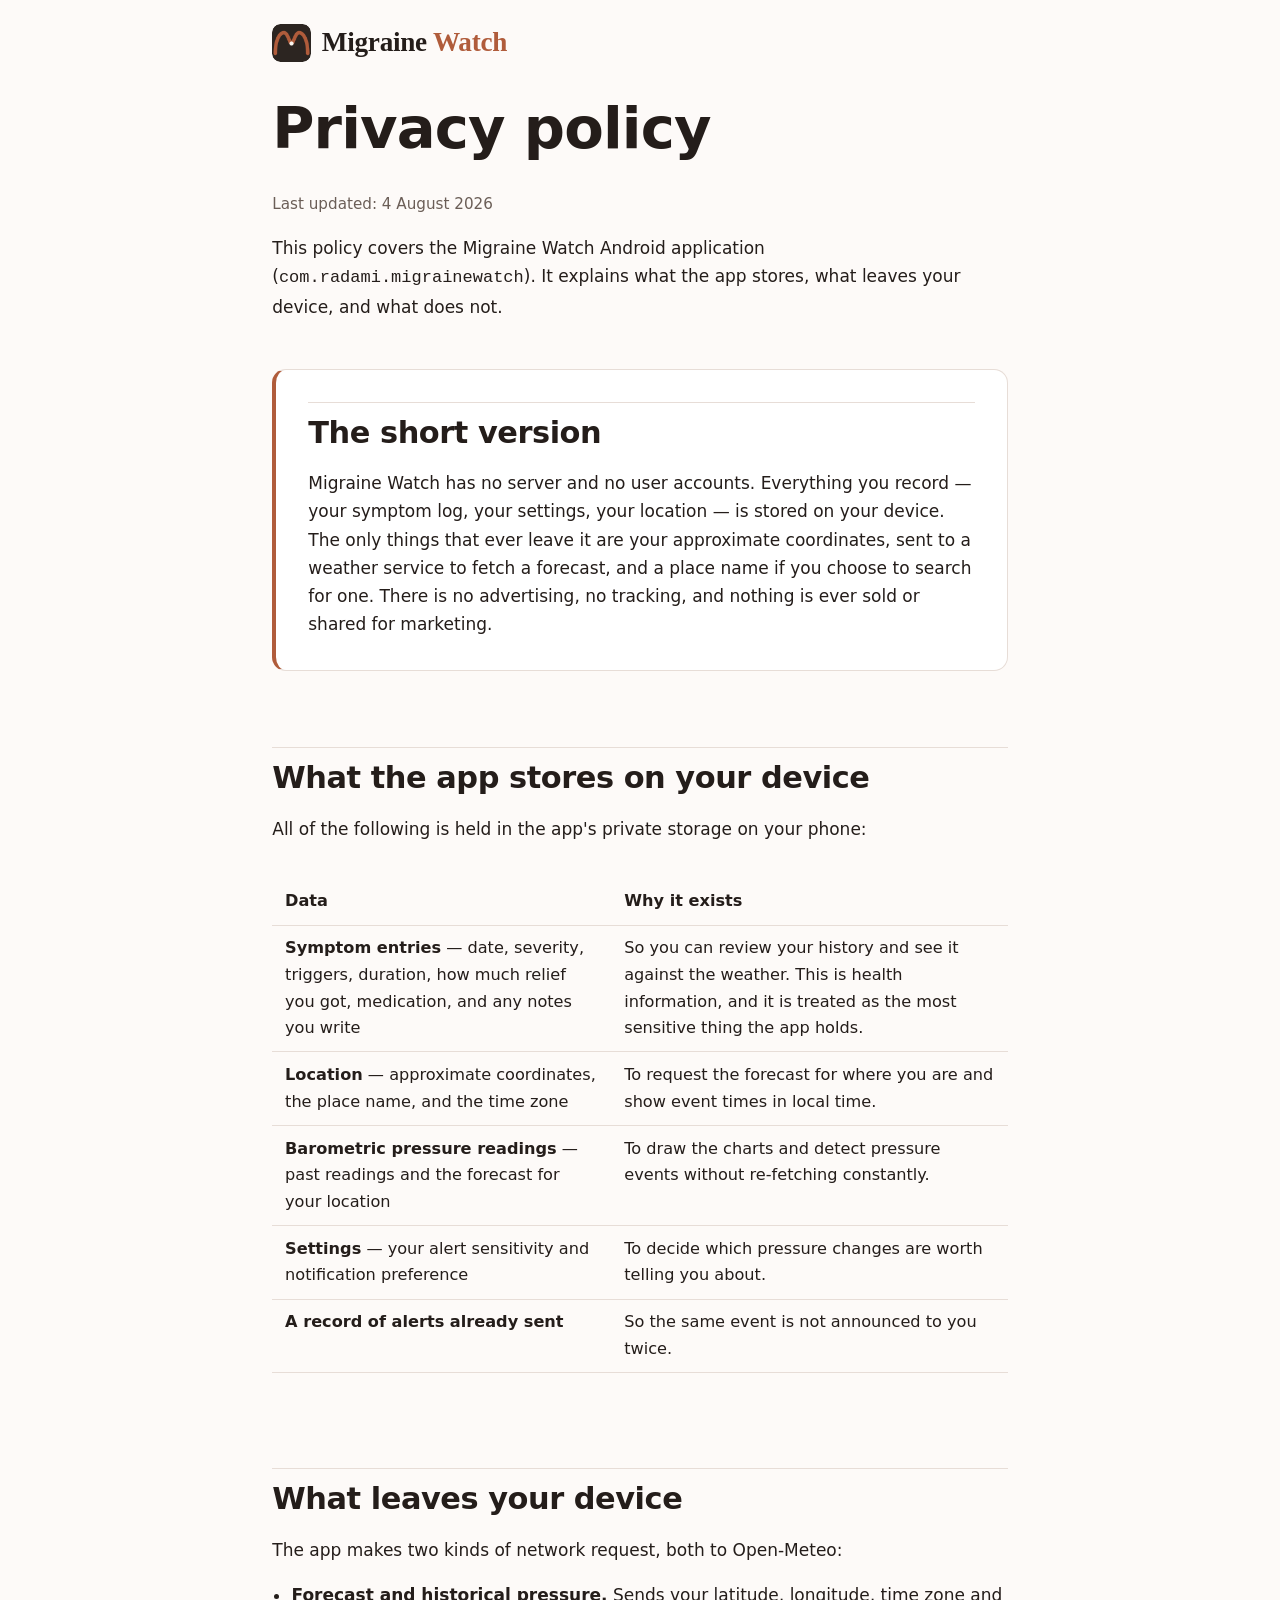
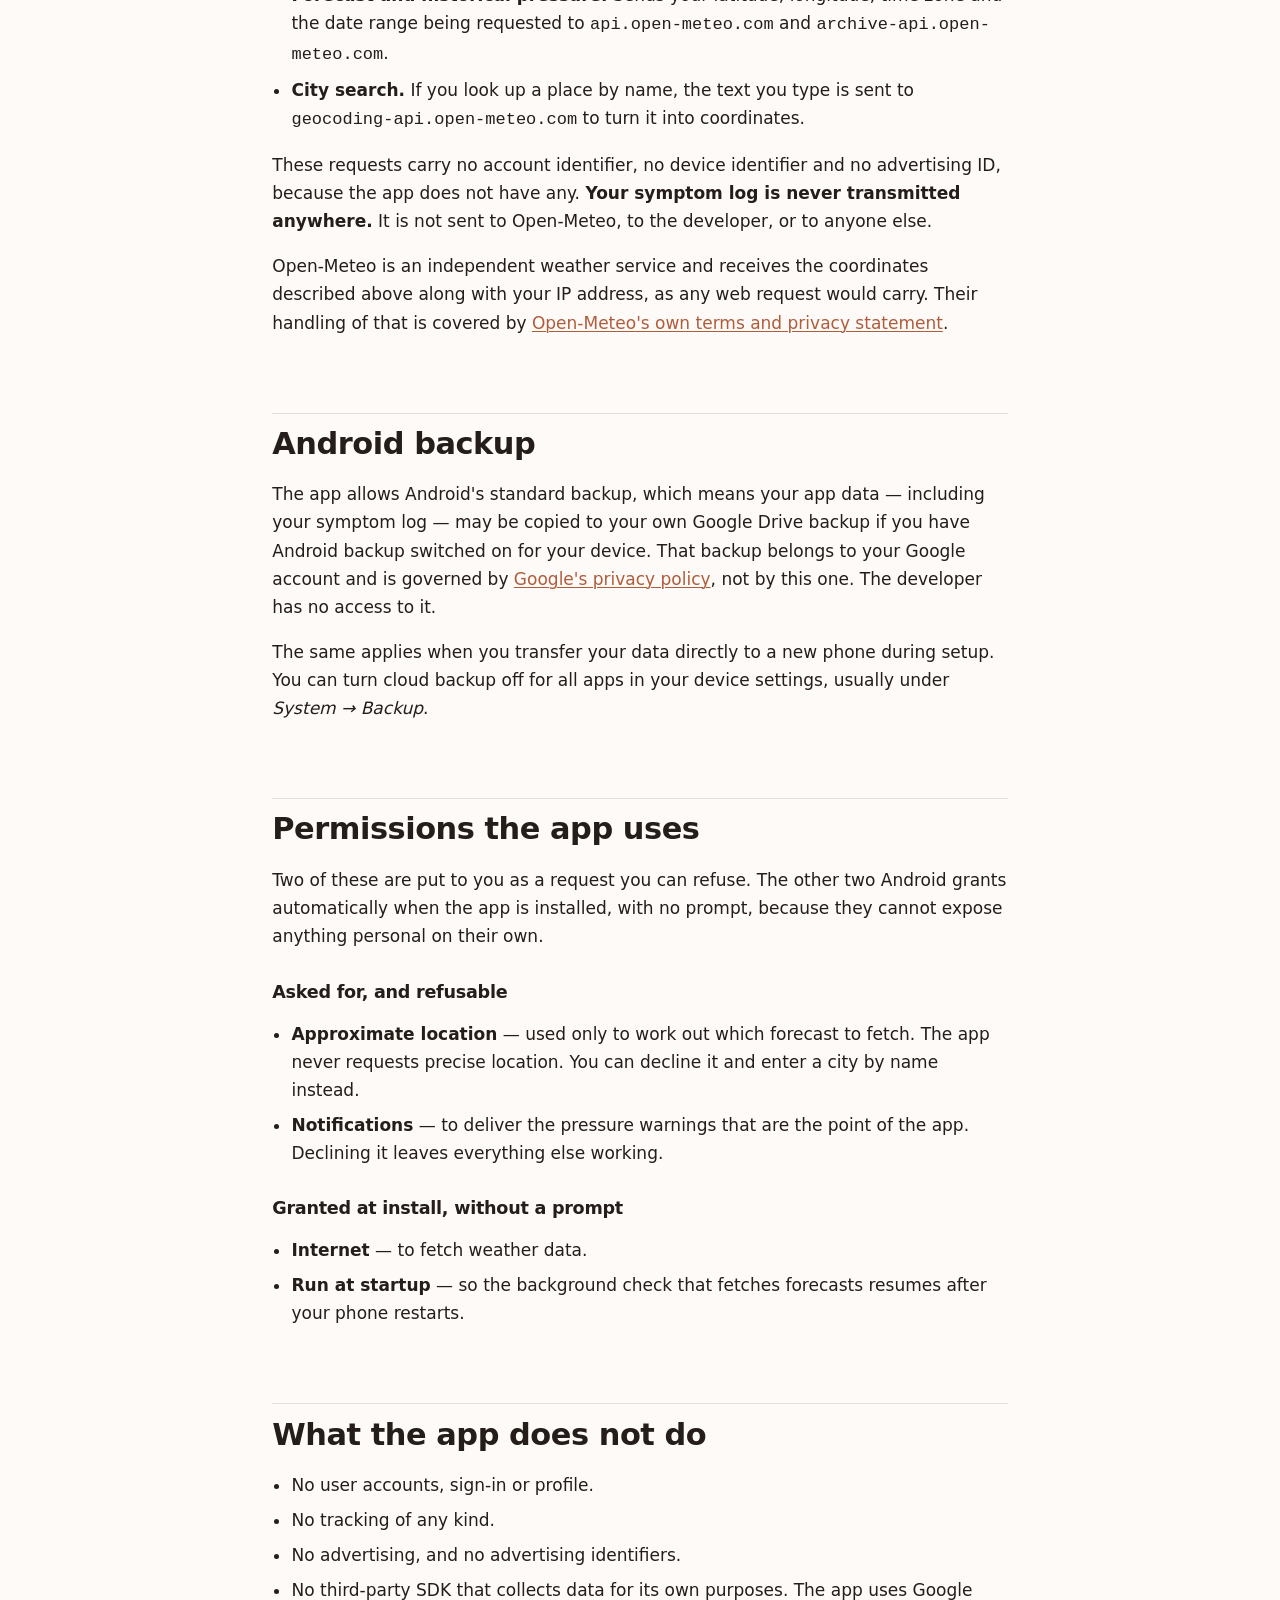
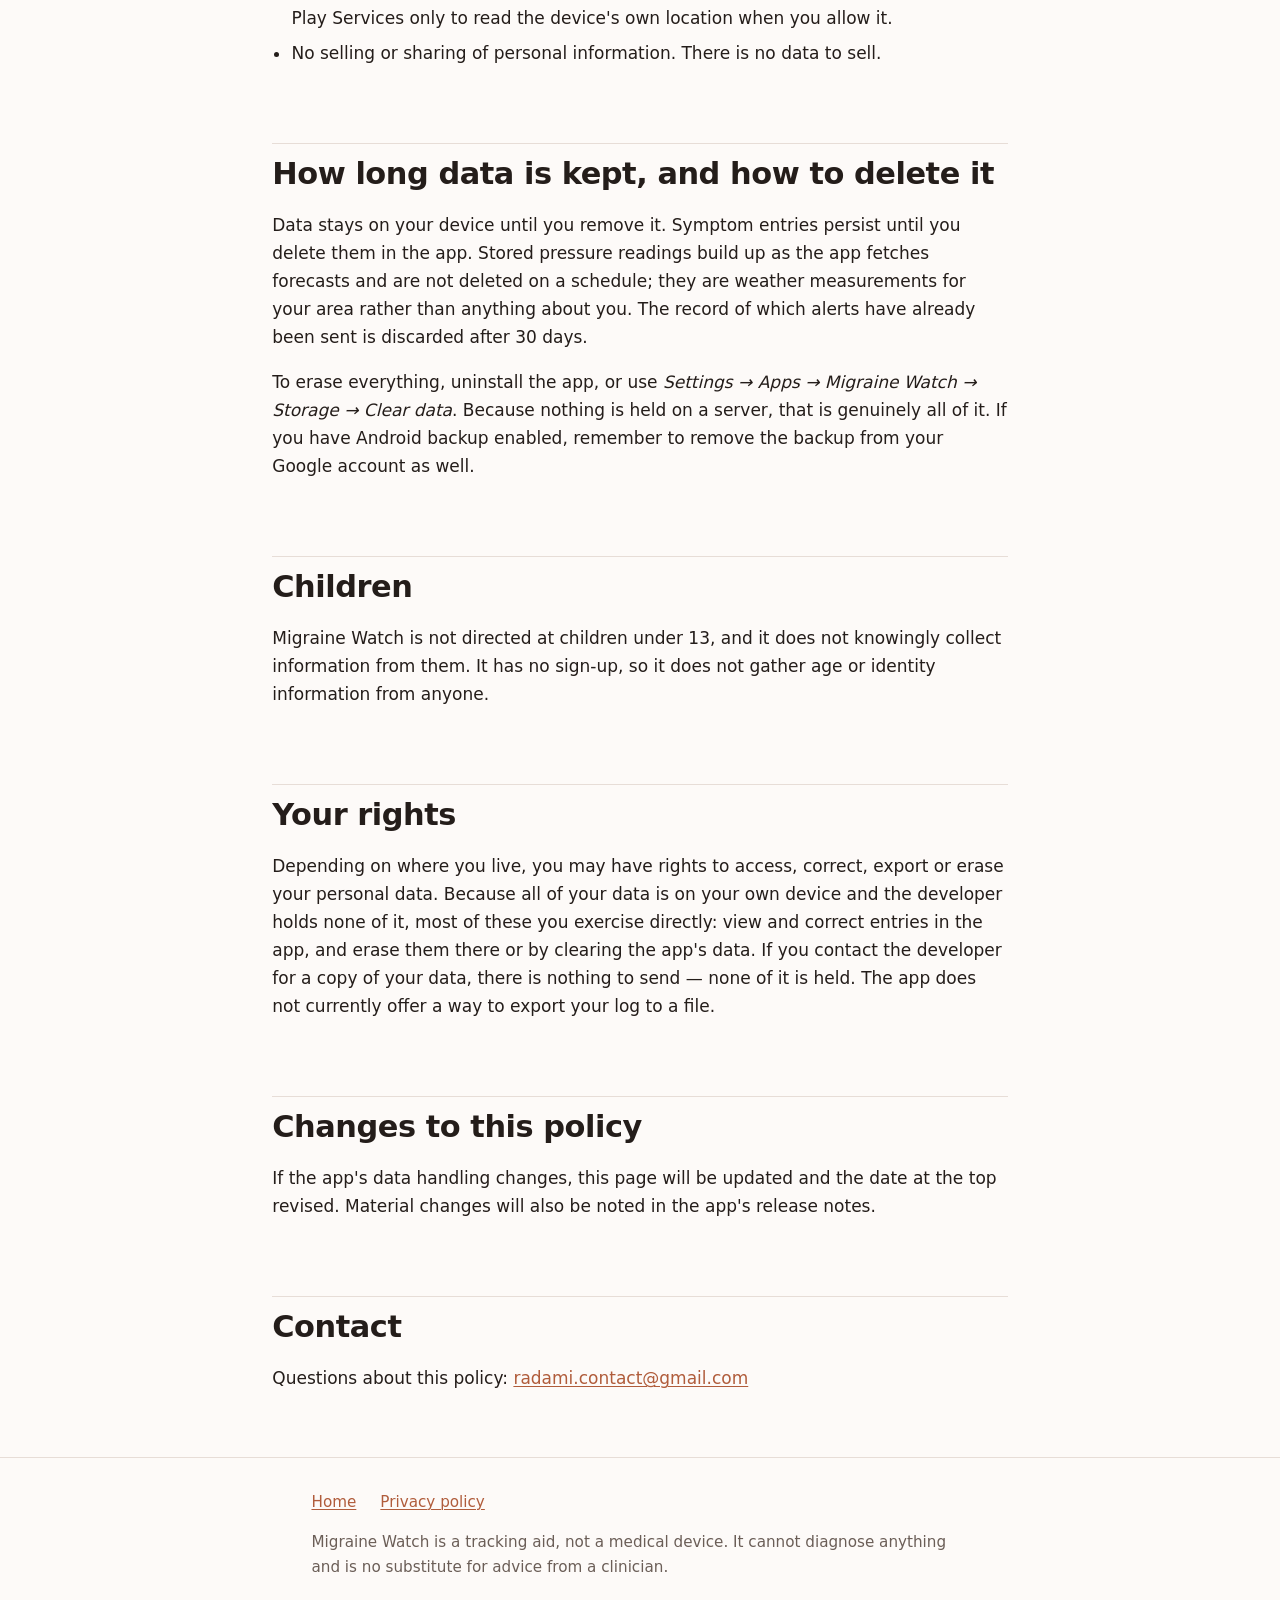
==== docs/privacy.html @ d58dcb6d "Add landing page and privacy policy" ====
<!DOCTYPE html>
<html lang="en">
<head>
<meta charset="utf-8">
<meta name="viewport" content="width=device-width, initial-scale=1">
<title>Privacy policy — Migraine Watch</title>
<meta name="description" content="How Migraine Watch handles your data: the symptom log stays on your device, and only your approximate coordinates and any place you search for are sent to the weather service.">
<meta name="theme-color" content="#2c2521">
<link rel="stylesheet" href="styles.css">
<link rel="icon" type="image/png" href="logo.png">
<link rel="apple-touch-icon" href="logo.png">
</head>
<body>

<header class="site-header">
    <div class="wrap wrap--narrow">
        <a class="brand" href="./">
            <img class="brand-mark" src="logo.png" width="256" height="256" alt="">
            <span class="wordmark">Migraine <span class="wordmark-accent">Watch</span></span>
        </a>
    </div>
</header>

<main class="wrap wrap--narrow prose">
    <h1>Privacy policy</h1>
    <!-- Revise this whenever the policy's substance changes, not on cosmetic edits. -->
    <p class="updated">Last updated: 4 August 2026</p>

    <p>
        This policy covers the Migraine Watch Android application
        (<code>com.radami.migrainewatch</code>). It explains what the app stores, what
        leaves your device, and what does not.
    </p>

    <div class="panel">
        <h2>The short version</h2>
        <p>
            Migraine Watch has no server and no user accounts. Everything you record —
            your symptom log, your settings, your location — is stored on your device.
            The only things that ever leave it are your approximate coordinates, sent to
            a weather service to fetch a forecast, and a place name if you choose to
            search for one. There is no advertising, no tracking, and
            nothing is ever sold or shared for marketing.
        </p>
    </div>

    <h2>What the app stores on your device</h2>
    <p>All of the following is held in the app's private storage on your phone:</p>
    <div class="scroll-x">
        <table>
            <thead>
                <tr><th scope="col">Data</th><th scope="col">Why it exists</th></tr>
            </thead>
            <tbody>
                <tr>
                    <td><strong>Symptom entries</strong> — date, severity, triggers, duration, how much relief you got, medication, and any notes you write</td>
                    <td>So you can review your history and see it against the weather. This is health information, and it is treated as the most sensitive thing the app holds.</td>
                </tr>
                <tr>
                    <td><strong>Location</strong> — approximate coordinates, the place name, and the time zone</td>
                    <td>To request the forecast for where you are and show event times in local time.</td>
                </tr>
                <tr>
                    <td><strong>Barometric pressure readings</strong> — past readings and the forecast for your location</td>
                    <td>To draw the charts and detect pressure events without re-fetching constantly.</td>
                </tr>
                <tr>
                    <td><strong>Settings</strong> — your alert sensitivity and notification preference</td>
                    <td>To decide which pressure changes are worth telling you about.</td>
                </tr>
                <tr>
                    <td><strong>A record of alerts already sent</strong></td>
                    <td>So the same event is not announced to you twice.</td>
                </tr>
            </tbody>
        </table>
    </div>

    <h2>What leaves your device</h2>
    <p>The app makes two kinds of network request, both to Open-Meteo:</p>
    <ul>
        <li>
            <strong>Forecast and historical pressure.</strong> Sends your latitude,
            longitude, time zone and the date range being requested to
            <code>api.open-meteo.com</code> and <code>archive-api.open-meteo.com</code>.
        </li>
        <li>
            <strong>City search.</strong> If you look up a place by name, the text you
            type is sent to <code>geocoding-api.open-meteo.com</code> to turn it into
            coordinates.
        </li>
    </ul>
    <p>
        These requests carry no account identifier, no device identifier and no
        advertising ID, because the app does not have any. <strong>Your symptom log is
        never transmitted anywhere.</strong> It is not sent to Open-Meteo, to the
        developer, or to anyone else.
    </p>
    <p>
        Open-Meteo is an independent weather service and receives the coordinates
        described above along with your IP address, as any web request would carry. Their
        handling of that is covered by
        <a href="https://open-meteo.com/en/terms" rel="noopener">Open-Meteo's own terms and privacy statement</a>.
    </p>

    <h2>Android backup</h2>
    <p>
        The app allows Android's standard backup, which means your app data — including
        your symptom log — may be copied to your own Google Drive backup if you have
        Android backup switched on for your device. That backup belongs to your Google
        account and is governed by
        <a href="https://policies.google.com/privacy" rel="noopener">Google's privacy policy</a>,
        not by this one. The developer has no access to it.
    </p>
    <p>
        The same applies when you transfer your data directly to a new phone during setup.
        You can turn cloud backup off for all apps in your device settings, usually under
        <em>System &rarr; Backup</em>.
    </p>

    <h2>Permissions the app uses</h2>

    <p>
        Two of these are put to you as a request you can refuse. The other two Android grants
        automatically when the app is installed, with no prompt, because they cannot expose
        anything personal on their own.
    </p>

    <h3>Asked for, and refusable</h3>
    <ul>
        <li><strong>Approximate location</strong> — used only to work out which forecast to fetch. The app never requests precise location. You can decline it and enter a city by name instead.</li>
        <li><strong>Notifications</strong> — to deliver the pressure warnings that are the point of the app. Declining it leaves everything else working.</li>
    </ul>

    <h3>Granted at install, without a prompt</h3>
    <ul>
        <li><strong>Internet</strong> — to fetch weather data.</li>
        <li><strong>Run at startup</strong> — so the background check that fetches forecasts resumes after your phone restarts.</li>
    </ul>

    <h2>What the app does not do</h2>
    <ul>
        <li>No user accounts, sign-in or profile.</li>
        <li>No tracking of any kind.</li>
        <li>No advertising, and no advertising identifiers.</li>
        <li>No third-party SDK that collects data for its own purposes. The app uses Google
            Play Services only to read the device's own location when you allow it.</li>
        <li>No selling or sharing of personal information. There is no data to sell.</li>
    </ul>

    <h2>How long data is kept, and how to delete it</h2>
    <p>
        Data stays on your device until you remove it. Symptom entries persist until you
        delete them in the app. Stored pressure readings build up as the app fetches
        forecasts and are not deleted on a schedule; they are weather measurements for your
        area rather than anything about you. The record of which alerts have already been
        sent is discarded after 30 days.
    </p>
    <p>
        To erase everything, uninstall the app, or use
        <em>Settings &rarr; Apps &rarr; Migraine Watch &rarr; Storage &rarr; Clear data</em>.
        Because nothing is held on a server, that is genuinely all of it. If you have
        Android backup enabled, remember to remove the backup from your Google account as
        well.
    </p>

    <h2>Children</h2>
    <p>
        Migraine Watch is not directed at children under 13, and it does not knowingly
        collect information from them. It has no sign-up, so it does not gather age or
        identity information from anyone.
    </p>

    <h2>Your rights</h2>
    <p>
        Depending on where you live, you may have rights to access, correct, export or
        erase your personal data. Because all of your data is on your own device and the
        developer holds none of it, most of these you exercise directly: view and correct
        entries in the app, and erase them there or by clearing the app's data. If you
        contact the developer for a copy of your data, there is nothing to send — none of
        it is held. The app does not currently offer a way to export your log to a file.
    </p>

    <h2>Changes to this policy</h2>
    <p>
        If the app's data handling changes, this page will be updated and the date at the
        top revised. Material changes will also be noted in the app's release notes.
    </p>

    <h2>Contact</h2>
    <p>
        Questions about this policy: <a href="mailto:radami.contact@gmail.com">radami.contact@gmail.com</a>
    </p>
</main>

<footer class="site-footer">
    <div class="wrap wrap--narrow">
        <ul>
            <li><a href="./">Home</a></li>
            <li><a href="privacy.html">Privacy policy</a></li>
        </ul>
        <p>
            Migraine Watch is a tracking aid, not a medical device. It cannot diagnose
            anything and is no substitute for advice from a clinician.
        </p>
    </div>
</footer>

</body>
</html>
---- docs/styles.css ----
/* Migraine Watch — shared styles for the landing and privacy pages.
   No external fonts or assets, so both pages work from any static host. */

:root {
    --accent: #b05c3b;
    --accent-strong: #8e1b1b;
    --bg: #fdfaf8;
    --surface: #ffffff;
    --border: #e7ddd7;
    --text: #241d1a;
    --text-muted: #6b5e57;
    --shadow: 0 1px 3px rgb(36 29 26 / 8%), 0 8px 24px rgb(36 29 26 / 6%);
    --radius: 14px;
    --measure: 68ch;
}

@media (prefers-color-scheme: dark) {
    :root {
        --accent: #e48d6c;
        --accent-strong: #f08b8b;
        --bg: #16120f;
        --surface: #201a16;
        --border: #362c26;
        --text: #f3ece8;
        --text-muted: #b3a49b;
        --shadow: none;
    }
}

*,
*::before,
*::after {
    box-sizing: border-box;
}

html {
    -webkit-text-size-adjust: 100%;
    scroll-behavior: smooth;
}

body {
    margin: 0;
    background: var(--bg);
    color: var(--text);
    font-family: system-ui, -apple-system, "Segoe UI", Roboto, Helvetica, Arial, sans-serif;
    line-height: 1.65;
    /* Fluid base size: readable on a phone, not oversized on a desktop. */
    font-size: clamp(1rem, 0.96rem + 0.2vw, 1.0625rem);
}

/* Every section shares one gutter, so nothing touches the edge on a narrow screen. */
.wrap {
    width: min(100% - 2.5rem, 1080px);
    margin-inline: auto;
}

.wrap--narrow {
    width: min(100% - 2.5rem, var(--measure));
}

a {
    color: var(--accent);
    text-decoration-thickness: 1px;
    text-underline-offset: 2px;
}

a:hover {
    text-decoration-thickness: 2px;
}

h1,
h2,
h3 {
    line-height: 1.2;
    letter-spacing: -0.015em;
    text-wrap: balance;
}

h1 {
    font-size: clamp(2.1rem, 1.4rem + 3.2vw, 3.6rem);
    margin: 0 0 0.5em;
}

h2 {
    font-size: clamp(1.4rem, 1.2rem + 1vw, 1.9rem);
    margin: 2.5em 0 0.6em;
}

h3 {
    font-size: 1.1rem;
    margin: 0 0 0.35em;
}

/* ---------- Site header ---------- */

.site-header {
    padding: 1.5rem 0;
}

.brand {
    display: inline-flex;
    align-items: center;
    gap: 0.7rem;
    color: var(--text);
    text-decoration: none;
}

.brand-mark {
    flex: none;
    width: 2.4rem;
    height: 2.4rem;
    border-radius: 22%;
}

/* Mirrors the wordmark on the app's Settings screen: a bold serif, with the second half
   in the same terracotta the pressure chart is drawn in. */
.wordmark {
    font-family: Georgia, "Iowan Old Style", "Times New Roman", Times, serif;
    font-weight: 700;
    font-size: clamp(1.35rem, 1.2rem + 0.7vw, 1.7rem);
    letter-spacing: -0.01em;
    line-height: 1.1;
}

.wordmark-accent {
    color: var(--accent);
}

/* ---------- Hero ---------- */

/* A full-bleed tinted band that the hero content sits inside, fading back into the page so
   there is no hard seam where it ends. */
.hero {
    position: relative;
    padding: clamp(2rem, 6vw, 4.5rem) 0 clamp(3rem, 8vw, 5.5rem);
    background:
        radial-gradient(120% 80% at 80% 0%, rgb(176 92 59 / 10%), transparent 60%),
        linear-gradient(180deg, rgb(176 92 59 / 7%), transparent 100%);
    border-bottom: 1px solid var(--border);
}

@media (prefers-color-scheme: dark) {
    .hero {
        background:
            radial-gradient(120% 80% at 80% 0%, rgb(228 141 108 / 10%), transparent 60%),
            linear-gradient(180deg, rgb(228 141 108 / 6%), transparent 100%);
    }
}

/* Stacked on a phone, side by side once there is room for the copy to keep its measure.
   The breakpoint is the one place a fixed width is warranted: it is set by how narrow the
   text column can get before it reads badly, not by any particular device. */
.hero-layout {
    display: grid;
    gap: clamp(2rem, 5vw, 3.5rem);
    align-items: center;
}

@media (min-width: 46rem) {
    .hero-layout {
        grid-template-columns: 1fr minmax(0, 22rem);
    }
}

.shot {
    justify-self: center;
    position: relative;
}

/* A soft wash of the brand colour behind the phone, so it reads as sitting in the hero
   rather than pasted on top of it. */
.shot::before {
    content: "";
    position: absolute;
    inset: -12% -18%;
    background: radial-gradient(closest-side, rgb(176 92 59 / 22%), transparent 100%);
    z-index: -1;
}

/* ---------- Phone frame ---------- */

.device {
    position: relative;
    /* Sized so the screenshot's own UI text stays legible rather than to fit a column:
       below about 20rem the chart labels and banner copy shrink past reading size. */
    width: min(100%, 21.5rem);
    margin-inline: auto;
    padding: 0.55rem;
    border-radius: 2.4rem;
    background: linear-gradient(160deg, #4a3f39, #241d1a 45%, #12100e);
    box-shadow:
        inset 0 0 0 1px rgb(255 255 255 / 14%),
        0 2px 6px rgb(36 29 26 / 18%),
        0 26px 50px -12px rgb(36 29 26 / 38%);
}

.device-screen {
    position: relative;
    border-radius: 1.95rem;
    overflow: hidden;
    /* Kills the descender gap under an inline image, which would show as a dark sliver. */
    line-height: 0;
    background: #fdfaf8;
}

.device-screen img {
    display: block;
    width: 100%;
    height: auto;
}

/* Power and volume keys, drawn rather than imaged so they scale with the frame. */
.device::after,
.device::before {
    content: "";
    position: absolute;
    width: 2px;
    border-radius: 2px;
    background: linear-gradient(#5b4f47, #2b231f);
}

.device::before {
    right: -2px;
    top: 22%;
    height: 8%;
}

.device::after {
    right: -2px;
    top: 33%;
    height: 13%;
}

@media (prefers-color-scheme: dark) {
    .device {
        background: linear-gradient(160deg, #3a322c, #1a1512 45%, #0d0b0a);
        box-shadow:
            inset 0 0 0 1px rgb(255 255 255 / 10%),
            0 26px 50px -12px rgb(0 0 0 / 60%);
    }

    .shot::before {
        background: radial-gradient(closest-side, rgb(228 141 108 / 16%), transparent 100%);
    }
}

.hero p.lede {
    font-size: clamp(1.1rem, 1rem + 0.6vw, 1.35rem);
    color: var(--text-muted);
    max-width: 46ch;
    margin: 0 0 2rem;
}

.cta-row {
    display: flex;
    flex-wrap: wrap;
    gap: 0.75rem 1rem;
    align-items: center;
}

.btn {
    display: inline-block;
    padding: 0.7rem 1.4rem;
    border-radius: 999px;
    font-weight: 600;
    text-decoration: none;
    border: 1px solid transparent;
}

.btn--primary {
    background: var(--accent);
    color: #fff;
}

@media (prefers-color-scheme: dark) {
    .btn--primary {
        color: #1b120e;
    }
}

.btn--primary:hover {
    filter: brightness(1.08);
}

.btn--ghost {
    border-color: var(--border);
    color: var(--text);
}

.btn--ghost:hover {
    border-color: var(--accent);
}

/* Google's badge is supplied artwork and must not be recoloured, redrawn or given a border.
   The PNG already carries the clear space its guidelines require, so it only needs sizing —
   the 40px floor is their stated minimum height for the badge itself. */
.play-badge {
    display: inline-block;
    line-height: 0;
}

.play-badge img {
    width: auto;
    height: clamp(3.25rem, 3rem + 1vw, 3.75rem);
    max-width: 100%;
}

.play-badge:focus-visible {
    outline: 2px solid var(--accent);
    outline-offset: 2px;
    border-radius: 8px;
}

/* ---------- Feature grid ---------- */

/* auto-fit + minmax gives one column on a phone and two or three further up,
   without a single width breakpoint to maintain. */
.grid {
    display: grid;
    gap: 1.25rem;
    grid-template-columns: repeat(auto-fit, minmax(min(100%, 17rem), 1fr));
    padding: 0;
    margin: 0;
    list-style: none;
}

.card {
    background: var(--surface);
    border: 1px solid var(--border);
    border-radius: var(--radius);
    padding: 1.5rem;
    box-shadow: var(--shadow);
}

.card p {
    margin: 0;
    color: var(--text-muted);
}

/* ---------- Privacy highlight ---------- */

.panel {
    background: var(--surface);
    border: 1px solid var(--border);
    border-left: 4px solid var(--accent);
    border-radius: var(--radius);
    padding: clamp(1.25rem, 4vw, 2rem);
    margin: 3rem 0;
}

.panel h2 {
    margin-top: 0;
}

.panel :last-child {
    margin-bottom: 0;
}

/* ---------- Prose (privacy policy) ---------- */

.prose {
    padding-bottom: 3rem;
}

.prose h2 {
    padding-top: 0.4em;
    border-top: 1px solid var(--border);
}

/* The bare h3 is sized for the feature cards, where it sits flush at the top of its box.
   In running text it needs room above it to read as a subheading rather than a stray line. */
.prose h3 {
    margin-top: 1.8em;
}

.prose ul {
    padding-left: 1.2rem;
}

.prose li + li {
    margin-top: 0.4em;
}

.prose table {
    width: 100%;
    border-collapse: collapse;
    margin: 1.2rem 0;
    font-size: 0.95em;
}

.prose th,
.prose td {
    text-align: left;
    vertical-align: top;
    padding: 0.6rem 0.8rem;
    border-bottom: 1px solid var(--border);
}

.prose th {
    font-weight: 650;
}

/* A table is the one thing likely to overflow a 320px screen, so let it scroll
   inside its own box rather than pushing the page sideways. */
.scroll-x {
    overflow-x: auto;
    -webkit-overflow-scrolling: touch;
}

.updated {
    color: var(--text-muted);
    font-size: 0.95rem;
    margin-top: 0;
}

/* ---------- Footer ---------- */

.site-footer {
    border-top: 1px solid var(--border);
    padding: 2rem 0 3rem;
    color: var(--text-muted);
    font-size: 0.95rem;
}

.site-footer ul {
    display: flex;
    flex-wrap: wrap;
    gap: 0.5rem 1.5rem;
    list-style: none;
    padding: 0;
    margin: 0 0 0.75rem;
}

:where(a, .btn):focus-visible {
    outline: 2px solid var(--accent);
    outline-offset: 3px;
    border-radius: 4px;
}

@media (prefers-reduced-motion: reduce) {
    html {
        scroll-behavior: auto;
    }
}
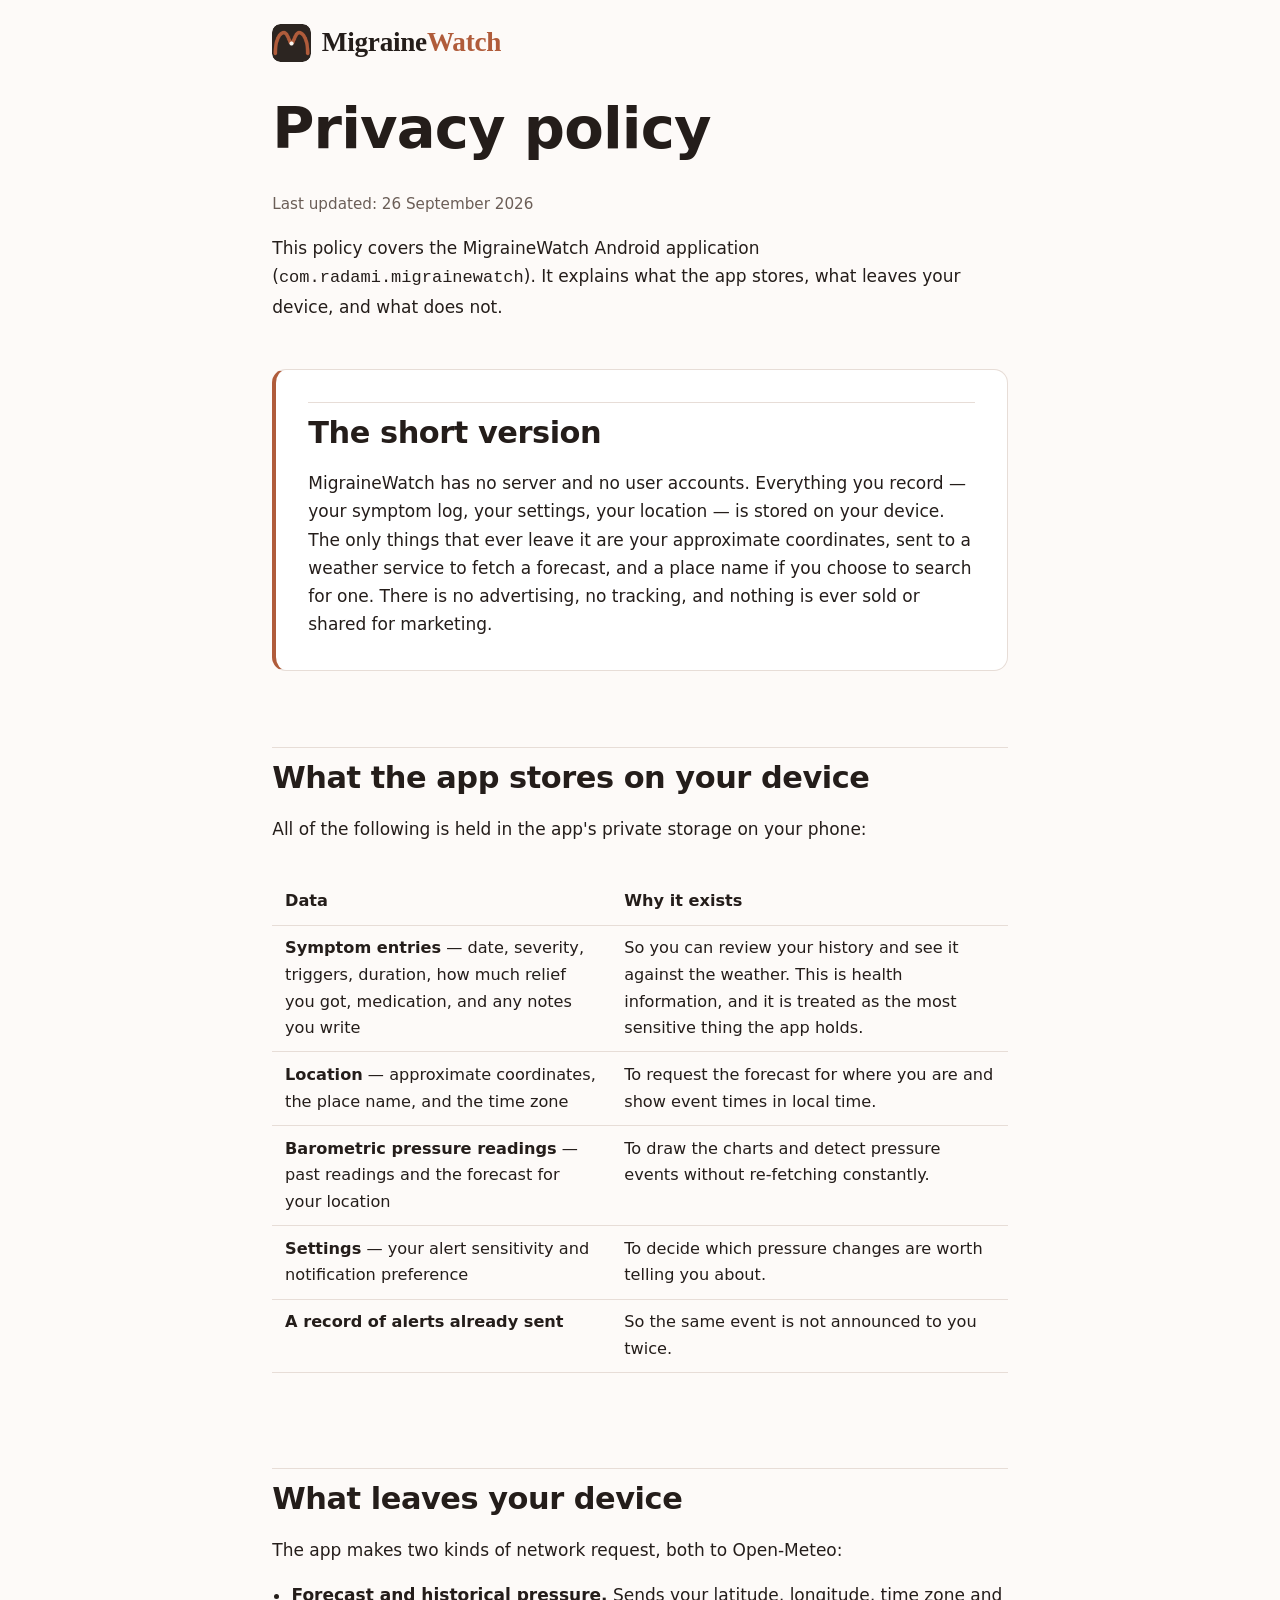
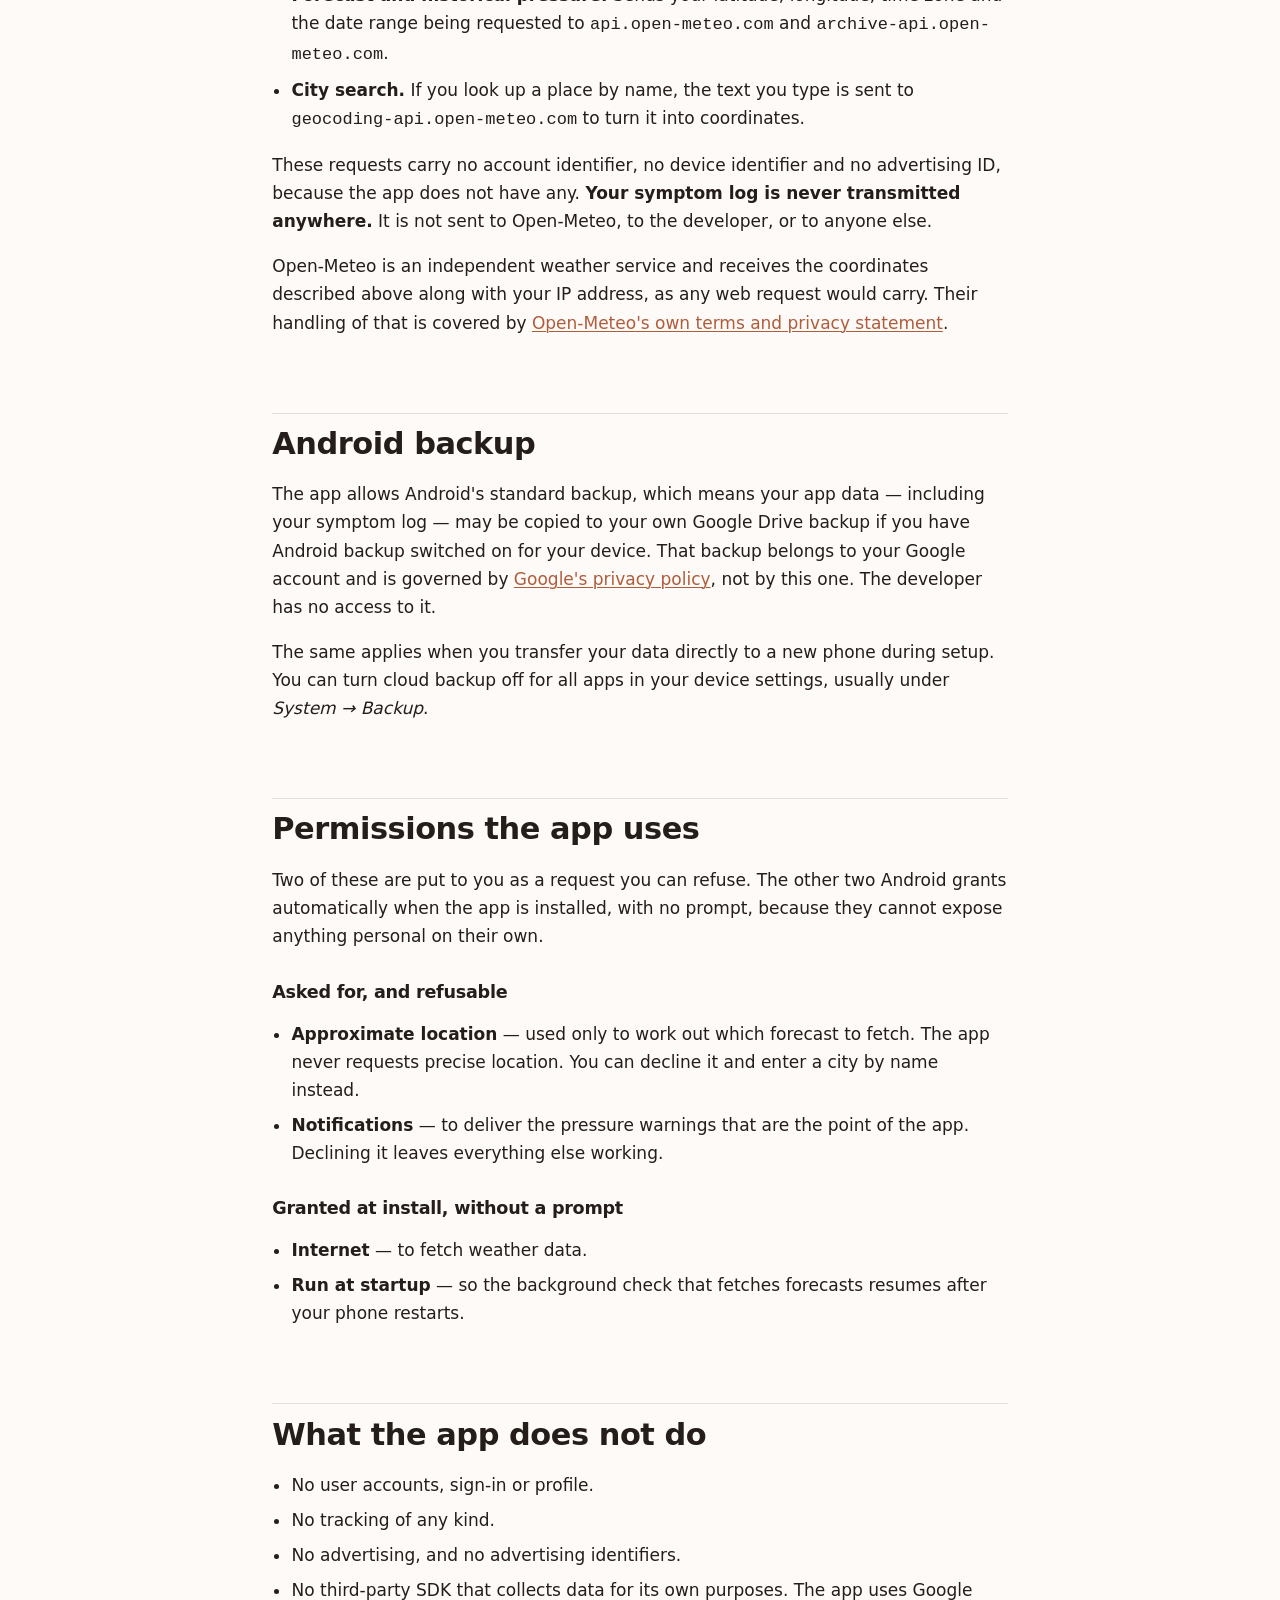
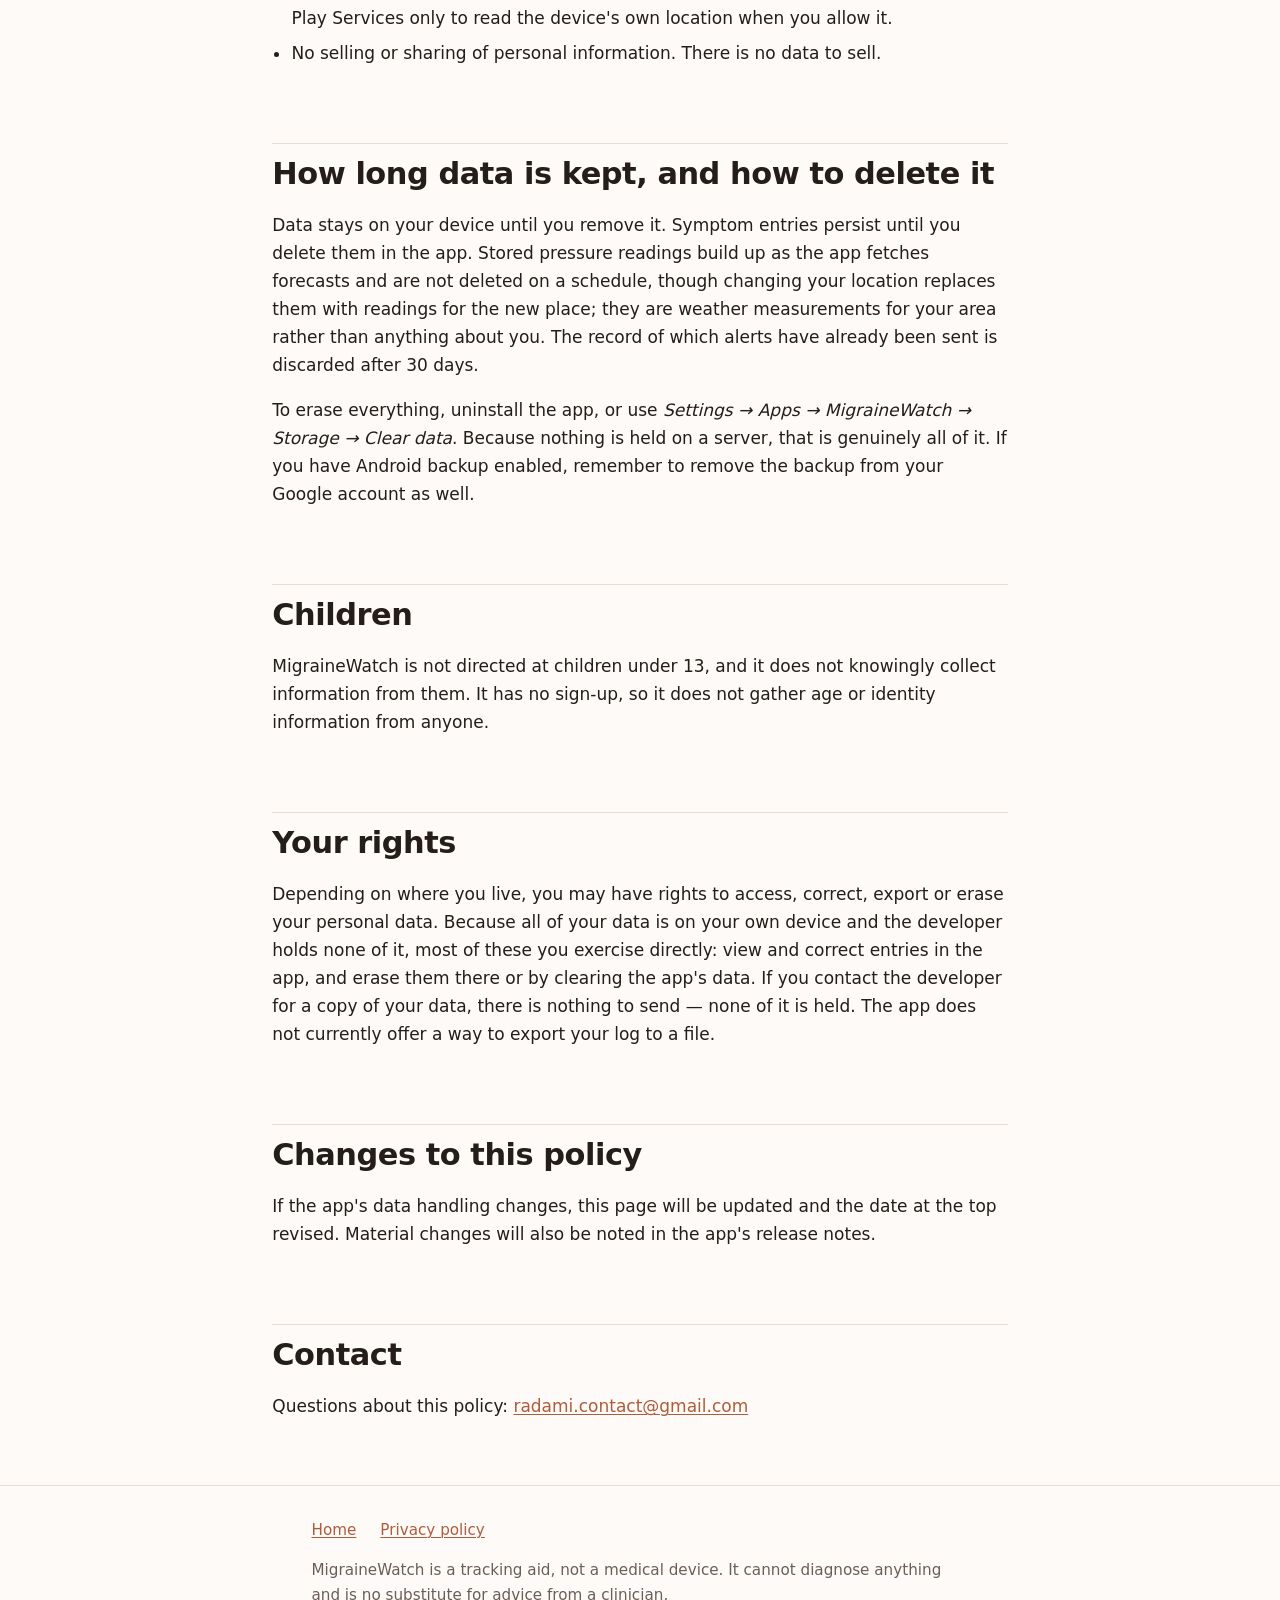
==== commit f89696ce: "Update website, docs and build for new version" ====
--- a/docs/privacy.html
+++ b/docs/privacy.html
@@ -3,8 +3,8 @@
 <head>
 <meta charset="utf-8">
 <meta name="viewport" content="width=device-width, initial-scale=1">
-<title>Privacy policy — Migraine Watch</title>
-<meta name="description" content="How Migraine Watch handles your data: the symptom log stays on your device, and only your approximate coordinates and any place you search for are sent to the weather service.">
+<title>Privacy policy — MigraineWatch</title>
+<meta name="description" content="How MigraineWatch handles your data: the symptom log stays on your device, and only your approximate coordinates and any place you search for are sent to the weather service.">
 <meta name="theme-color" content="#2c2521">
 <link rel="stylesheet" href="styles.css">
 <link rel="icon" type="image/png" href="logo.png">
@@ -16,7 +16,7 @@
     <div class="wrap wrap--narrow">
         <a class="brand" href="./">
             <img class="brand-mark" src="logo.png" width="256" height="256" alt="">
-            <span class="wordmark">Migraine <span class="wordmark-accent">Watch</span></span>
+            <span class="wordmark">Migraine<span class="wordmark-accent">Watch</span></span>
         </a>
     </div>
 </header>
@@ -24,10 +24,10 @@
 <main class="wrap wrap--narrow prose">
     <h1>Privacy policy</h1>
     <!-- Revise this whenever the policy's substance changes, not on cosmetic edits. -->
-    <p class="updated">Last updated: 4 August 2026</p>
-
-    <p>
-        This policy covers the Migraine Watch Android application
+    <p class="updated">Last updated: 26 September 2026</p>
+
+    <p>
+        This policy covers the MigraineWatch Android application
         (<code>com.radami.migrainewatch</code>). It explains what the app stores, what
         leaves your device, and what does not.
     </p>
@@ -35,7 +35,7 @@
     <div class="panel">
         <h2>The short version</h2>
         <p>
-            Migraine Watch has no server and no user accounts. Everything you record —
+            MigraineWatch has no server and no user accounts. Everything you record —
             your symptom log, your settings, your location — is stored on your device.
             The only things that ever leave it are your approximate coordinates, sent to
             a weather service to fetch a forecast, and a place name if you choose to
@@ -152,13 +152,14 @@
     <p>
         Data stays on your device until you remove it. Symptom entries persist until you
         delete them in the app. Stored pressure readings build up as the app fetches
-        forecasts and are not deleted on a schedule; they are weather measurements for your
-        area rather than anything about you. The record of which alerts have already been
+        forecasts and are not deleted on a schedule, though changing your location replaces
+        them with readings for the new place; they are weather measurements for your area
+        rather than anything about you. The record of which alerts have already been
         sent is discarded after 30 days.
     </p>
     <p>
         To erase everything, uninstall the app, or use
-        <em>Settings &rarr; Apps &rarr; Migraine Watch &rarr; Storage &rarr; Clear data</em>.
+        <em>Settings &rarr; Apps &rarr; MigraineWatch &rarr; Storage &rarr; Clear data</em>.
         Because nothing is held on a server, that is genuinely all of it. If you have
         Android backup enabled, remember to remove the backup from your Google account as
         well.
@@ -166,7 +167,7 @@
 
     <h2>Children</h2>
     <p>
-        Migraine Watch is not directed at children under 13, and it does not knowingly
+        MigraineWatch is not directed at children under 13, and it does not knowingly
         collect information from them. It has no sign-up, so it does not gather age or
         identity information from anyone.
     </p>
@@ -200,7 +201,7 @@
             <li><a href="privacy.html">Privacy policy</a></li>
         </ul>
         <p>
-            Migraine Watch is a tracking aid, not a medical device. It cannot diagnose
+            MigraineWatch is a tracking aid, not a medical device. It cannot diagnose
             anything and is no substitute for advice from a clinician.
         </p>
     </div>
--- a/docs/styles.css
+++ b/docs/styles.css
@@ -1,4 +1,4 @@
-/* Migraine Watch — shared styles for the landing and privacy pages.
+/* MigraineWatch — shared styles for the landing and privacy pages.
    No external fonts or assets, so both pages work from any static host. */
 
 :root {
